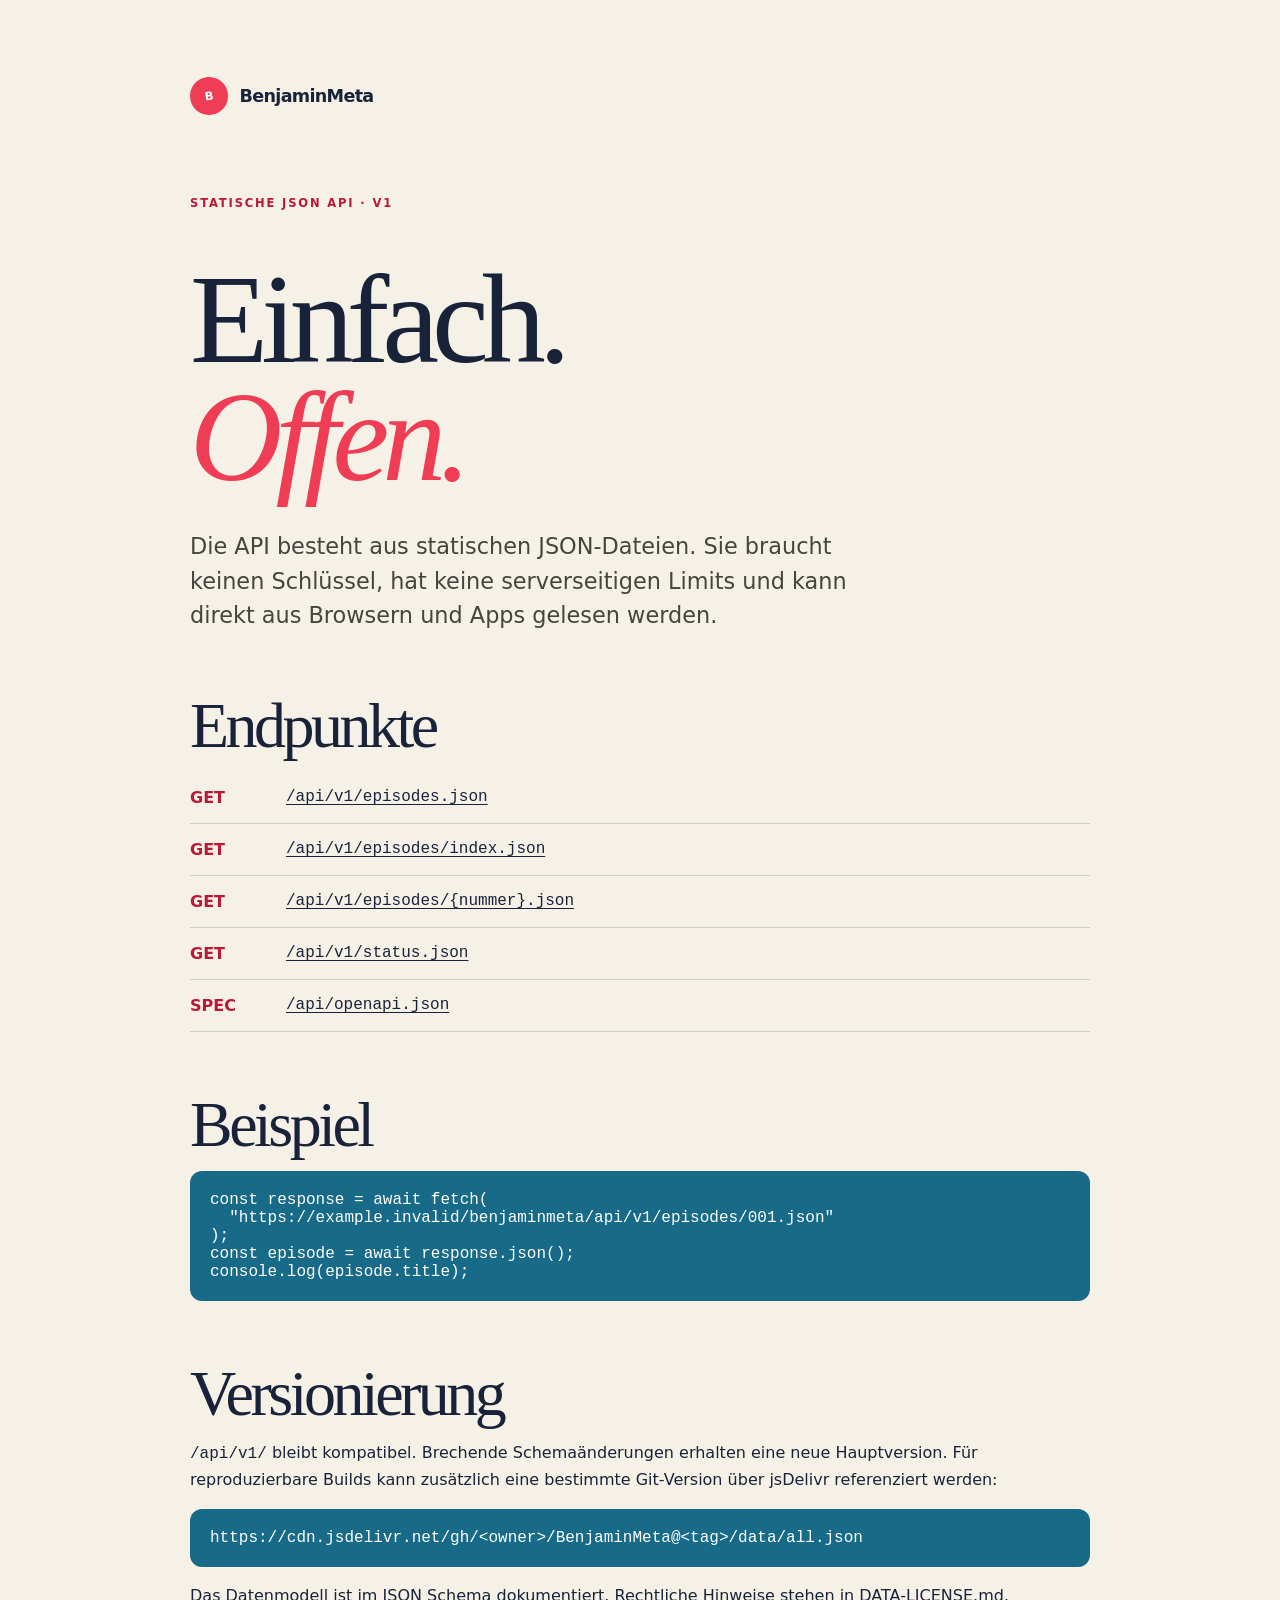
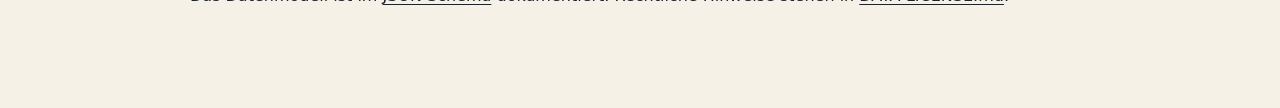
==== web/api/index.html @ 3d42609a "Initial Benjamin Bluemchen metadata catalog" ====
<!doctype html>
<html lang="de">
  <head>
    <meta charset="utf-8">
    <meta name="viewport" content="width=device-width, initial-scale=1">
    <link rel="stylesheet" href="../styles.css">
    <link rel="icon" href="../icon.svg" type="image/svg+xml">
    <title>BenjaminMeta API</title>
    <style>
      body { padding: clamp(1.25rem, 6vw, 6rem); }
      main { max-width: 900px; margin: auto; }
      h1 { margin: 3rem 0 1.5rem; font-size: clamp(4rem, 12vw, 8rem); }
      h2 { margin: 4rem 0 1rem; font-size: clamp(2.5rem, 6vw, 4rem); }
      p, li { line-height: 1.65; }
      pre { overflow: auto; padding: 1.25rem; border-radius: .75rem; background: var(--green); color: white; }
      code { font-family: ui-monospace, SFMono-Regular, monospace; }
      .endpoint { display: grid; grid-template-columns: 5rem 1fr; gap: 1rem; padding: 1rem 0; border-bottom: 1px solid var(--line); }
      .method { color: var(--red-dark); font-weight: 850; }
    </style>
  </head>
  <body>
    <main>
      <a class="brand" href="../"><span class="brand-mark">B</span><span>BenjaminMeta</span></a>
      <p class="eyebrow" style="margin-top:5rem">Statische JSON API · v1</p>
      <h1>Einfach.<br><em>Offen.</em></h1>
      <p class="lede">Die API besteht aus statischen JSON-Dateien. Sie braucht keinen Schlüssel, hat keine serverseitigen Limits und kann direkt aus Browsern und Apps gelesen werden.</p>

      <h2>Endpunkte</h2>
      <div class="endpoint"><span class="method">GET</span><code><a href="./v1/episodes.json">/api/v1/episodes.json</a></code></div>
      <div class="endpoint"><span class="method">GET</span><code><a href="./v1/episodes/index.json">/api/v1/episodes/index.json</a></code></div>
      <div class="endpoint"><span class="method">GET</span><code><a href="./v1/episodes/001.json">/api/v1/episodes/{nummer}.json</a></code></div>
      <div class="endpoint"><span class="method">GET</span><code><a href="./v1/status.json">/api/v1/status.json</a></code></div>
      <div class="endpoint"><span class="method">SPEC</span><code><a href="./openapi.json">/api/openapi.json</a></code></div>

      <h2>Beispiel</h2>
      <pre><code>const response = await fetch(
  "https://example.invalid/benjaminmeta/api/v1/episodes/001.json"
);
const episode = await response.json();
console.log(episode.title);</code></pre>

      <h2>Versionierung</h2>
      <p><code>/api/v1/</code> bleibt kompatibel. Brechende Schemaänderungen erhalten eine neue Hauptversion. Für reproduzierbare Builds kann zusätzlich eine bestimmte Git-Version über jsDelivr referenziert werden:</p>
      <pre><code>https://cdn.jsdelivr.net/gh/&lt;owner&gt;/BenjaminMeta@&lt;tag&gt;/data/all.json</code></pre>
      <p>Das Datenmodell ist im <a href="../schema/episode.schema.json">JSON Schema</a> dokumentiert. Rechtliche Hinweise stehen in <a href="../DATA-LICENSE.md">DATA-LICENSE.md</a>.</p>
    </main>
  </body>
</html>
---- web/styles.css ----
:root {
  --paper: #f6f1e7;
  --ink: #18233a;
  --muted: #6d6b69;
  --red: #ef3d55;
  --red-dark: #bb1835;
  --yellow: #ffd34e;
  --green: #176a88;
  --line: color-mix(in srgb, var(--ink) 18%, transparent);
  --shadow: 0 20px 60px rgb(42 30 17 / 12%);
  color-scheme: light;
  font-family: Inter, ui-sans-serif, system-ui, -apple-system, BlinkMacSystemFont, "Segoe UI", sans-serif;
  background: var(--paper);
  color: var(--ink);
}

* { box-sizing: border-box; }
html { scroll-behavior: smooth; }
body { margin: 0; min-width: 320px; background: var(--paper); }
a { color: inherit; text-underline-offset: .2em; }
button, input, select { font: inherit; }
button, select { cursor: pointer; }
.sr-only { position: absolute; width: 1px; height: 1px; padding: 0; margin: -1px; overflow: hidden; clip: rect(0,0,0,0); white-space: nowrap; border: 0; }

.hero { min-height: 88vh; padding: 1.25rem clamp(1.25rem, 4vw, 5rem) 0; border-bottom: 1px solid var(--line); background-image: radial-gradient(circle at 85% 20%, rgb(255 211 78 / 38%), transparent 24%), linear-gradient(115deg, transparent 55%, rgb(23 106 136 / 8%) 55%); overflow: hidden; }
nav { max-width: 1440px; margin: auto; display: flex; align-items: center; justify-content: space-between; gap: 2rem; }
.brand { display: flex; align-items: center; gap: .75rem; font-weight: 850; letter-spacing: -.04em; text-decoration: none; font-size: 1.1rem; }
.brand-mark { display: grid; place-items: center; width: 2.35rem; aspect-ratio: 1; background: var(--red); color: white; border-radius: 50%; font-size: .72rem; letter-spacing: -.06em; transform: rotate(-7deg); }
.nav-links { display: flex; gap: clamp(1rem, 3vw, 2.5rem); font-size: .85rem; font-weight: 700; }
.nav-links a { text-decoration: none; }
.nav-links a:hover { color: var(--red); }

.hero-grid { max-width: 1440px; margin: clamp(4rem, 10vh, 8rem) auto 5rem; display: grid; grid-template-columns: minmax(0, 1fr) minmax(320px, .72fr); align-items: center; gap: clamp(3rem, 8vw, 8rem); }
.eyebrow { margin: 0 0 1rem; color: var(--red-dark); font-weight: 850; font-size: .72rem; letter-spacing: .16em; text-transform: uppercase; }
h1, h2, h3 { margin: 0; font-family: Georgia, "Times New Roman", serif; font-weight: 500; letter-spacing: -.055em; line-height: .92; }
h1 { font-size: clamp(4.5rem, 10vw, 9.2rem); }
h1 em { color: var(--red); font-weight: inherit; }
.lede { max-width: 660px; margin: 2rem 0; font-size: clamp(1.1rem, 2vw, 1.4rem); line-height: 1.55; color: #45453f; }
.primary-action { display: inline-flex; align-items: center; gap: 2rem; padding: 1rem 1.25rem; background: var(--ink); color: white; border-radius: 999px; text-decoration: none; font-weight: 750; }
.primary-action:hover { background: var(--red); }

.cassette { position: relative; width: min(100%, 560px); aspect-ratio: 1.55; padding: 8%; background: var(--green); border: 8px solid var(--ink); border-radius: 1.75rem; transform: rotate(4deg); box-shadow: 18px 22px 0 var(--yellow), var(--shadow); }
.cassette::before, .cassette::after { content: ""; position: absolute; width: 12px; aspect-ratio: 1; border-radius: 50%; background: var(--ink); top: 16px; }
.cassette::before { left: 18px; } .cassette::after { right: 18px; }
.cassette-label { height: 50%; padding: 7%; display: grid; grid-template-columns: auto 1fr; align-content: center; gap: .25rem 1rem; background: var(--paper); border-radius: .6rem; transform: rotate(-2deg); }
.cassette-label span { color: var(--red); font: 900 clamp(1.6rem, 4vw, 3rem)/1 sans-serif; }
.cassette-label strong { align-self: end; font-size: clamp(1rem, 2vw, 1.5rem); letter-spacing: .1em; }
.cassette-label small { grid-column: 1 / -1; border-top: 2px solid var(--ink); padding-top: .4rem; font: 700 .62rem/1 sans-serif; letter-spacing: .12em; }
.tape-window { position: absolute; left: 28%; right: 28%; bottom: 16%; height: 23%; display: flex; align-items: center; justify-content: space-between; padding: 4%; background: #d7cfc0; border: 5px solid var(--ink); border-radius: 999px; }
.tape-window i { width: 35%; aspect-ratio: 1; border: 8px dashed var(--ink); border-radius: 50%; background: var(--paper); }
.cassette-line { position: absolute; bottom: 6%; left: 18%; right: 18%; border-bottom: 4px solid var(--ink); }

.stats { max-width: 1440px; margin: auto; display: grid; grid-template-columns: repeat(4, 1fr); border: 1px solid var(--line); border-bottom: 0; }
.stats div { min-height: 7rem; padding: 1.5rem; border-right: 1px solid var(--line); }
.stats div:last-child { border: 0; }
.stats dt { font: 500 clamp(2rem, 4vw, 3.5rem)/1 Georgia, serif; letter-spacing: -.05em; }
.stats dd { margin: .5rem 0 0; color: var(--muted); font-size: .76rem; font-weight: 750; text-transform: uppercase; letter-spacing: .08em; }

.catalogue { max-width: 1440px; margin: auto; padding: clamp(5rem, 10vw, 9rem) clamp(1.25rem, 4vw, 5rem); }
.section-heading { display: flex; align-items: end; justify-content: space-between; gap: 2rem; margin-bottom: 2.5rem; }
h2 { font-size: clamp(3rem, 7vw, 6.5rem); }
.section-heading > p { color: var(--muted); font-weight: 700; white-space: nowrap; }
.search-panel { position: sticky; top: .75rem; z-index: 5; display: grid; grid-template-columns: minmax(260px, 1fr) auto auto auto; gap: .75rem; padding: .75rem; background: rgb(246 241 231 / 90%); border: 1px solid var(--line); border-radius: 1rem; box-shadow: var(--shadow); backdrop-filter: blur(18px); }
.search-panel label { min-width: 10rem; }
.search-field { position: relative; display: flex; align-items: center; }
.search-field svg { position: absolute; left: 1rem; width: 1.1rem; fill: none; stroke: currentColor; stroke-width: 2; }
.search-field input { width: 100%; height: 100%; min-height: 3.25rem; padding: .8rem 3rem; border: 0; border-radius: .65rem; background: white; outline: 0; }
.search-field input:focus { box-shadow: 0 0 0 3px var(--yellow); }
kbd { position: absolute; right: 1rem; padding: .15rem .4rem; border: 1px solid var(--line); border-radius: .25rem; color: var(--muted); background: var(--paper); }
.filter-label { display: block; margin: .15rem .6rem .25rem; color: var(--muted); font-size: .62rem; font-weight: 800; letter-spacing: .08em; text-transform: uppercase; }
select { min-width: 10rem; border: 0; background: transparent; font-weight: 700; }
#reset { border: 0; padding: 0 1rem; background: transparent; color: var(--red-dark); font-weight: 750; }

.results { display: grid; grid-template-columns: repeat(2, minmax(0, 1fr)); gap: 0 2rem; margin-top: 3rem; border-top: 1px solid var(--ink); }
.episode-card { width: 100%; min-height: 7rem; display: grid; grid-template-columns: 4.8rem 1fr auto; gap: 1rem; align-items: center; padding: 1rem .25rem; border: 0; border-bottom: 1px solid var(--line); background: transparent; color: inherit; text-align: left; }
.episode-card:hover { background: color-mix(in srgb, var(--yellow) 28%, transparent); }
.episode-number { color: var(--red); font: 500 1.7rem/1 Georgia, serif; }
.episode-copy { display: grid; gap: .45rem; min-width: 0; }
.episode-copy strong { font-size: 1rem; white-space: nowrap; overflow: hidden; text-overflow: ellipsis; }
.episode-copy small { color: var(--muted); }
.episode-arrow { font-size: 1.2rem; }
.empty { padding: 5rem; text-align: center; border-bottom: 1px solid var(--line); }
.empty strong { font: 500 2rem Georgia, serif; }

.api-teaser { display: grid; grid-template-columns: 1fr 1fr; gap: 8vw; padding: clamp(5rem, 10vw, 9rem) max(1.25rem, calc((100vw - 1280px) / 2)); background: var(--green); color: white; }
.api-teaser p:not(.eyebrow) { max-width: 42rem; color: #cbd9d3; font-size: 1.15rem; line-height: 1.6; }
.api-teaser .eyebrow { color: var(--yellow); }
.code-card { align-self: center; padding: 1.5rem; border: 1px solid rgb(255 255 255 / 25%); border-radius: 1rem; background: rgb(0 0 0 / 18%); box-shadow: var(--shadow); overflow: hidden; }
.code-bar { display: flex; justify-content: space-between; margin-bottom: 2rem; color: var(--yellow); font-size: .72rem; font-weight: 850; letter-spacing: .12em; }
.code-bar button { border: 0; color: white; background: transparent; }
.code-card code { display: block; margin-bottom: 2rem; color: #e8f4ef; font: 500 clamp(.8rem, 1.6vw, 1.05rem)/1.6 ui-monospace, SFMono-Regular, monospace; overflow-wrap: anywhere; }
.code-card a { color: var(--yellow); font-weight: 750; }

footer { display: flex; justify-content: space-between; gap: 2rem; padding: 2rem clamp(1.25rem, 4vw, 5rem); background: var(--ink); color: #bbb9b0; font-size: .78rem; }

dialog { width: min(760px, calc(100% - 2rem)); max-height: calc(100% - 2rem); padding: 0; border: 0; border-radius: 1.25rem; background: var(--paper); color: var(--ink); box-shadow: 0 30px 100px rgb(0 0 0 / 45%); }
dialog::backdrop { background: rgb(12 21 18 / 72%); backdrop-filter: blur(5px); }
.dialog-close { position: sticky; z-index: 2; top: 1rem; float: right; margin: 1rem; width: 2.6rem; aspect-ratio: 1; border: 0; border-radius: 50%; background: var(--ink); color: white; font-size: 1.5rem; }
#episode-detail { padding: clamp(2rem, 6vw, 4.5rem); }
.detail-number { color: var(--red); font-weight: 850; letter-spacing: .12em; text-transform: uppercase; }
#episode-detail h2 { margin: .7rem 0 1rem; font-size: clamp(2.5rem, 8vw, 5rem); }
.detail-meta { display: flex; flex-wrap: wrap; gap: .5rem; margin-bottom: 2rem; }
.pill { padding: .45rem .7rem; border: 1px solid var(--line); border-radius: 999px; font-size: .76rem; font-weight: 750; }
.detail-description { font: 1.08rem/1.7 Georgia, serif; }
.detail-section { margin-top: 2.5rem; }
.detail-section h3 { margin-bottom: 1rem; font: 700 .75rem/1 sans-serif; letter-spacing: .12em; text-transform: uppercase; }
.detail-list { display: grid; grid-template-columns: repeat(2, minmax(0, 1fr)); gap: .55rem 1.5rem; margin: 0; }
.detail-list div { padding-bottom: .55rem; border-bottom: 1px solid var(--line); }
.detail-list dt { color: var(--muted); font-size: .72rem; }
.detail-list dd { margin: .2rem 0 0; font-weight: 700; }
.detail-links { display: flex; flex-wrap: wrap; gap: .6rem; margin-top: 2.5rem; }
.detail-links a { padding: .7rem .9rem; border-radius: .5rem; background: var(--ink); color: white; font-size: .78rem; font-weight: 750; text-decoration: none; }

@media (max-width: 900px) {
  .hero { min-height: 0; }
  .hero-grid { grid-template-columns: 1fr; }
  .cassette { width: min(88%, 520px); margin: 0 auto; }
  .stats { grid-template-columns: repeat(2, 1fr); }
  .stats div:nth-child(2) { border-right: 0; }
  .stats div:nth-child(-n+2) { border-bottom: 1px solid var(--line); }
  .search-panel { grid-template-columns: 1fr 1fr; }
  .search-field { grid-column: 1 / -1; }
  .api-teaser { grid-template-columns: 1fr; }
}

@media (max-width: 640px) {
  .nav-links a:first-child { display: none; }
  h1 { font-size: clamp(4rem, 22vw, 6rem); }
  .results { grid-template-columns: 1fr; }
  .section-heading { display: block; }
  .section-heading > p { margin-top: 1rem; }
  .search-panel { position: relative; top: auto; grid-template-columns: 1fr; }
  .search-field { grid-column: auto; }
  .search-panel label, select { width: 100%; }
  #reset { min-height: 2.5rem; }
  footer { display: block; }
  .detail-list { grid-template-columns: 1fr; }
}

@media (prefers-reduced-motion: reduce) {
  html { scroll-behavior: auto; }
  *, *::before, *::after { transition: none !important; animation: none !important; }
}
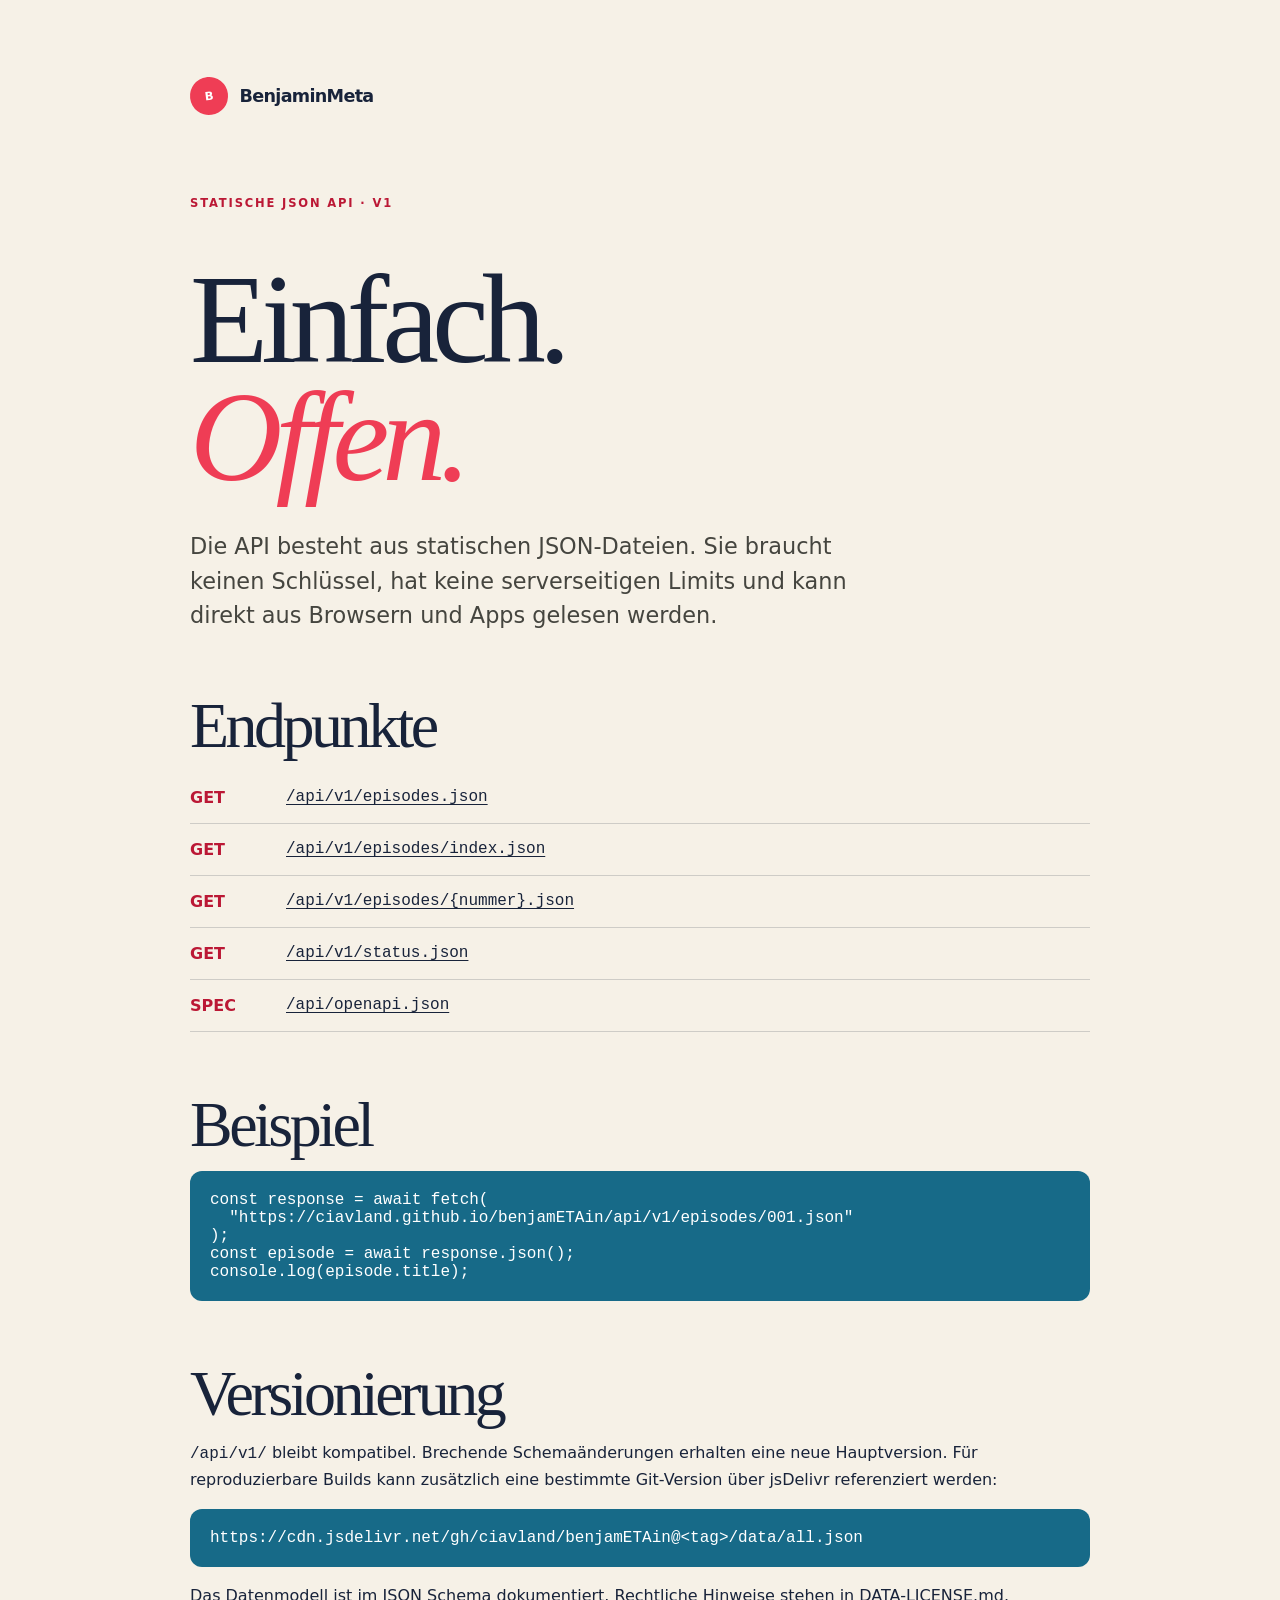
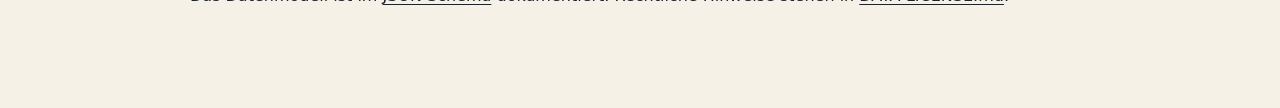
==== commit 58bd836c: "Configure GitHub Pages publishing" ====
--- a/web/api/index.html
+++ b/web/api/index.html
@@ -34,14 +34,14 @@
 
       <h2>Beispiel</h2>
       <pre><code>const response = await fetch(
-  "https://example.invalid/benjaminmeta/api/v1/episodes/001.json"
+  "https://ciavland.github.io/benjamETAin/api/v1/episodes/001.json"
 );
 const episode = await response.json();
 console.log(episode.title);</code></pre>
 
       <h2>Versionierung</h2>
       <p><code>/api/v1/</code> bleibt kompatibel. Brechende Schemaänderungen erhalten eine neue Hauptversion. Für reproduzierbare Builds kann zusätzlich eine bestimmte Git-Version über jsDelivr referenziert werden:</p>
-      <pre><code>https://cdn.jsdelivr.net/gh/&lt;owner&gt;/BenjaminMeta@&lt;tag&gt;/data/all.json</code></pre>
+      <pre><code>https://cdn.jsdelivr.net/gh/ciavland/benjamETAin@&lt;tag&gt;/data/all.json</code></pre>
       <p>Das Datenmodell ist im <a href="../schema/episode.schema.json">JSON Schema</a> dokumentiert. Rechtliche Hinweise stehen in <a href="../DATA-LICENSE.md">DATA-LICENSE.md</a>.</p>
     </main>
   </body>
